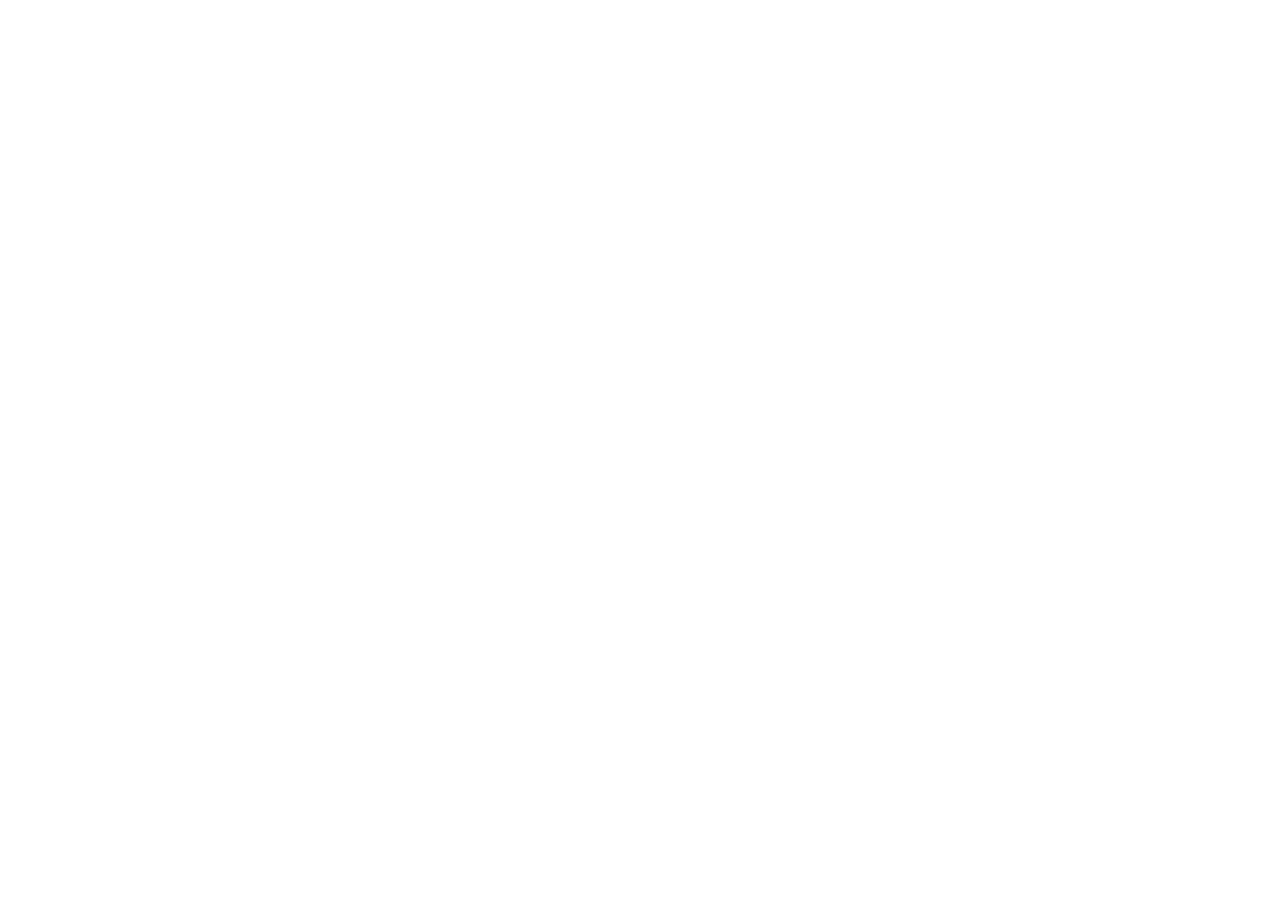
==== index.html @ 0f180032 "Add files via upload" ====
<!doctype html>
<html lang="ru"><head><meta charset="UTF-8"><meta name="viewport" content="width=device-width, initial-scale=1"><meta name="description" content="Свояк — авторские путешествия со своими"><title>Свояк — путешествия со своими</title><link rel="icon" href="./favicon.svg">  <script type="module" crossorigin src="./assets/main-NZ4Z2GuV.js"></script>
  <link rel="stylesheet" crossorigin href="./assets/main-COJX8bcY.css">
</head><body><div id="root"></div></body></html>
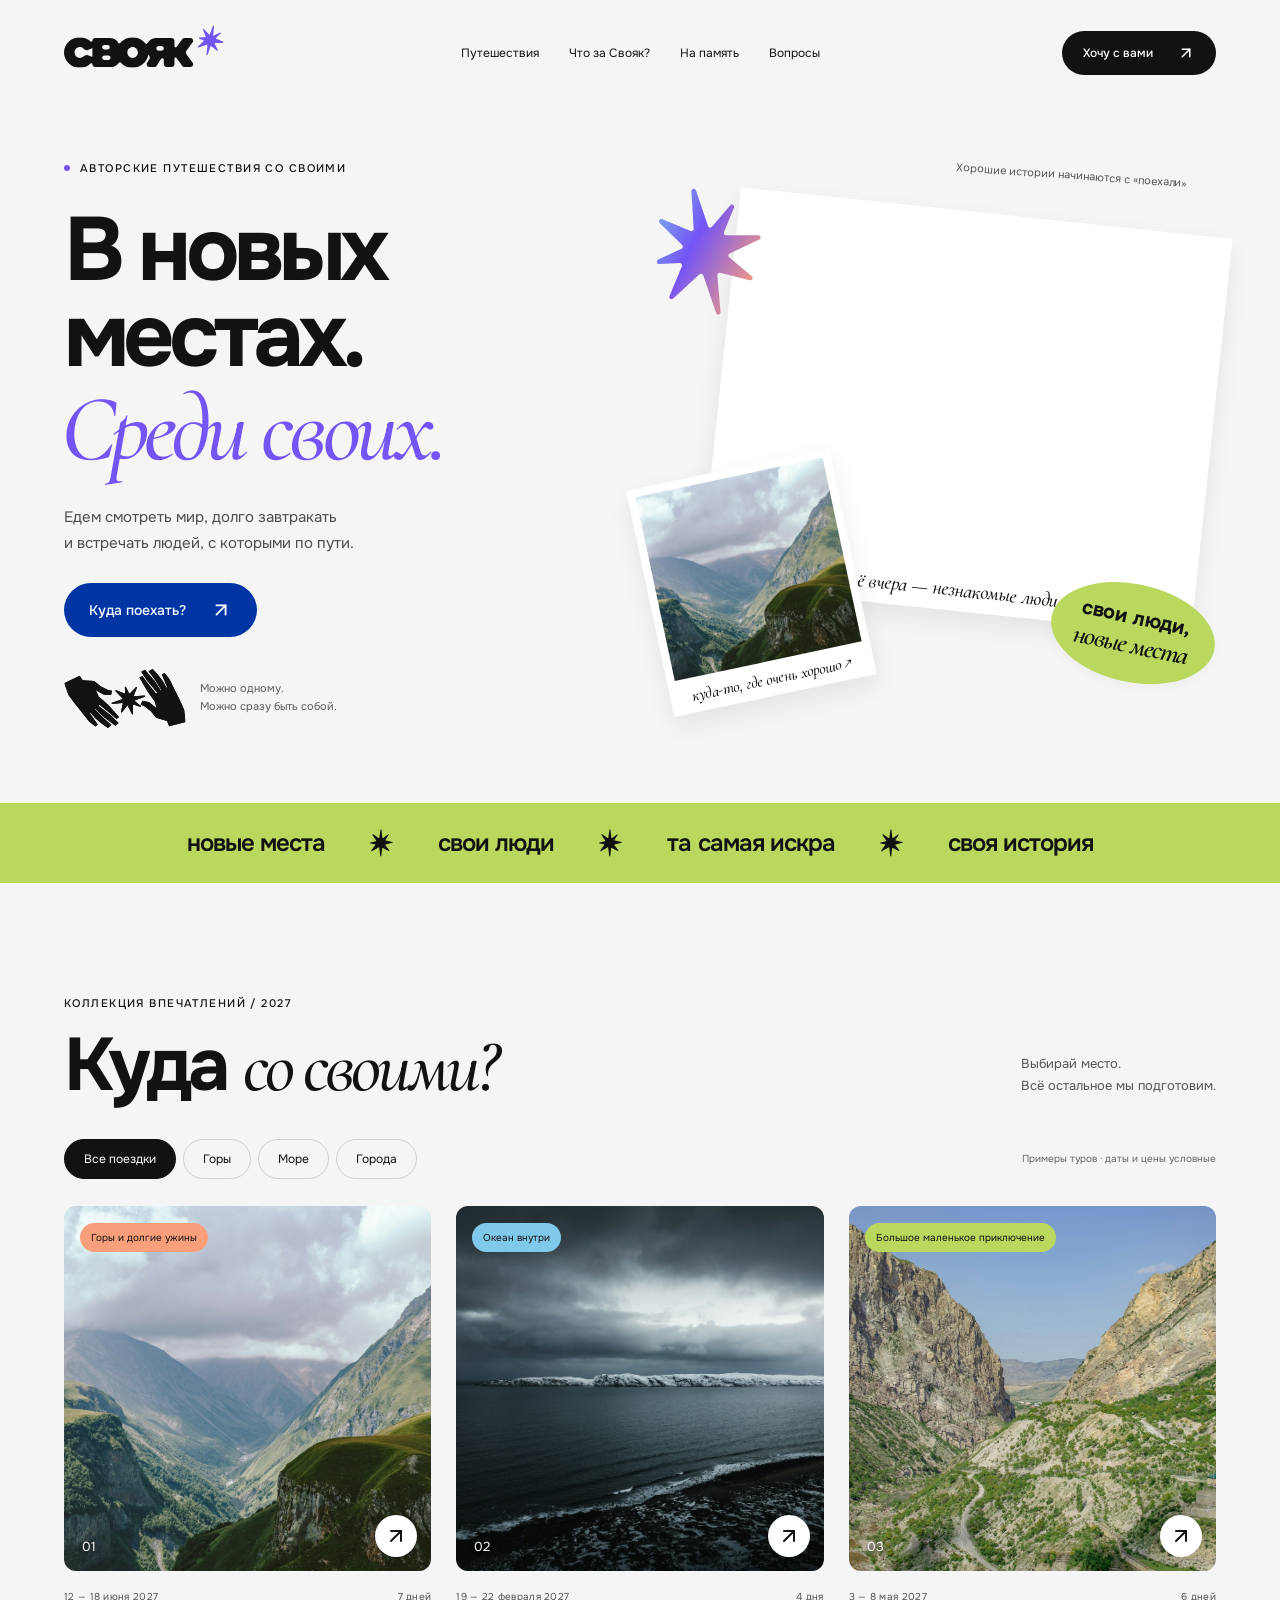
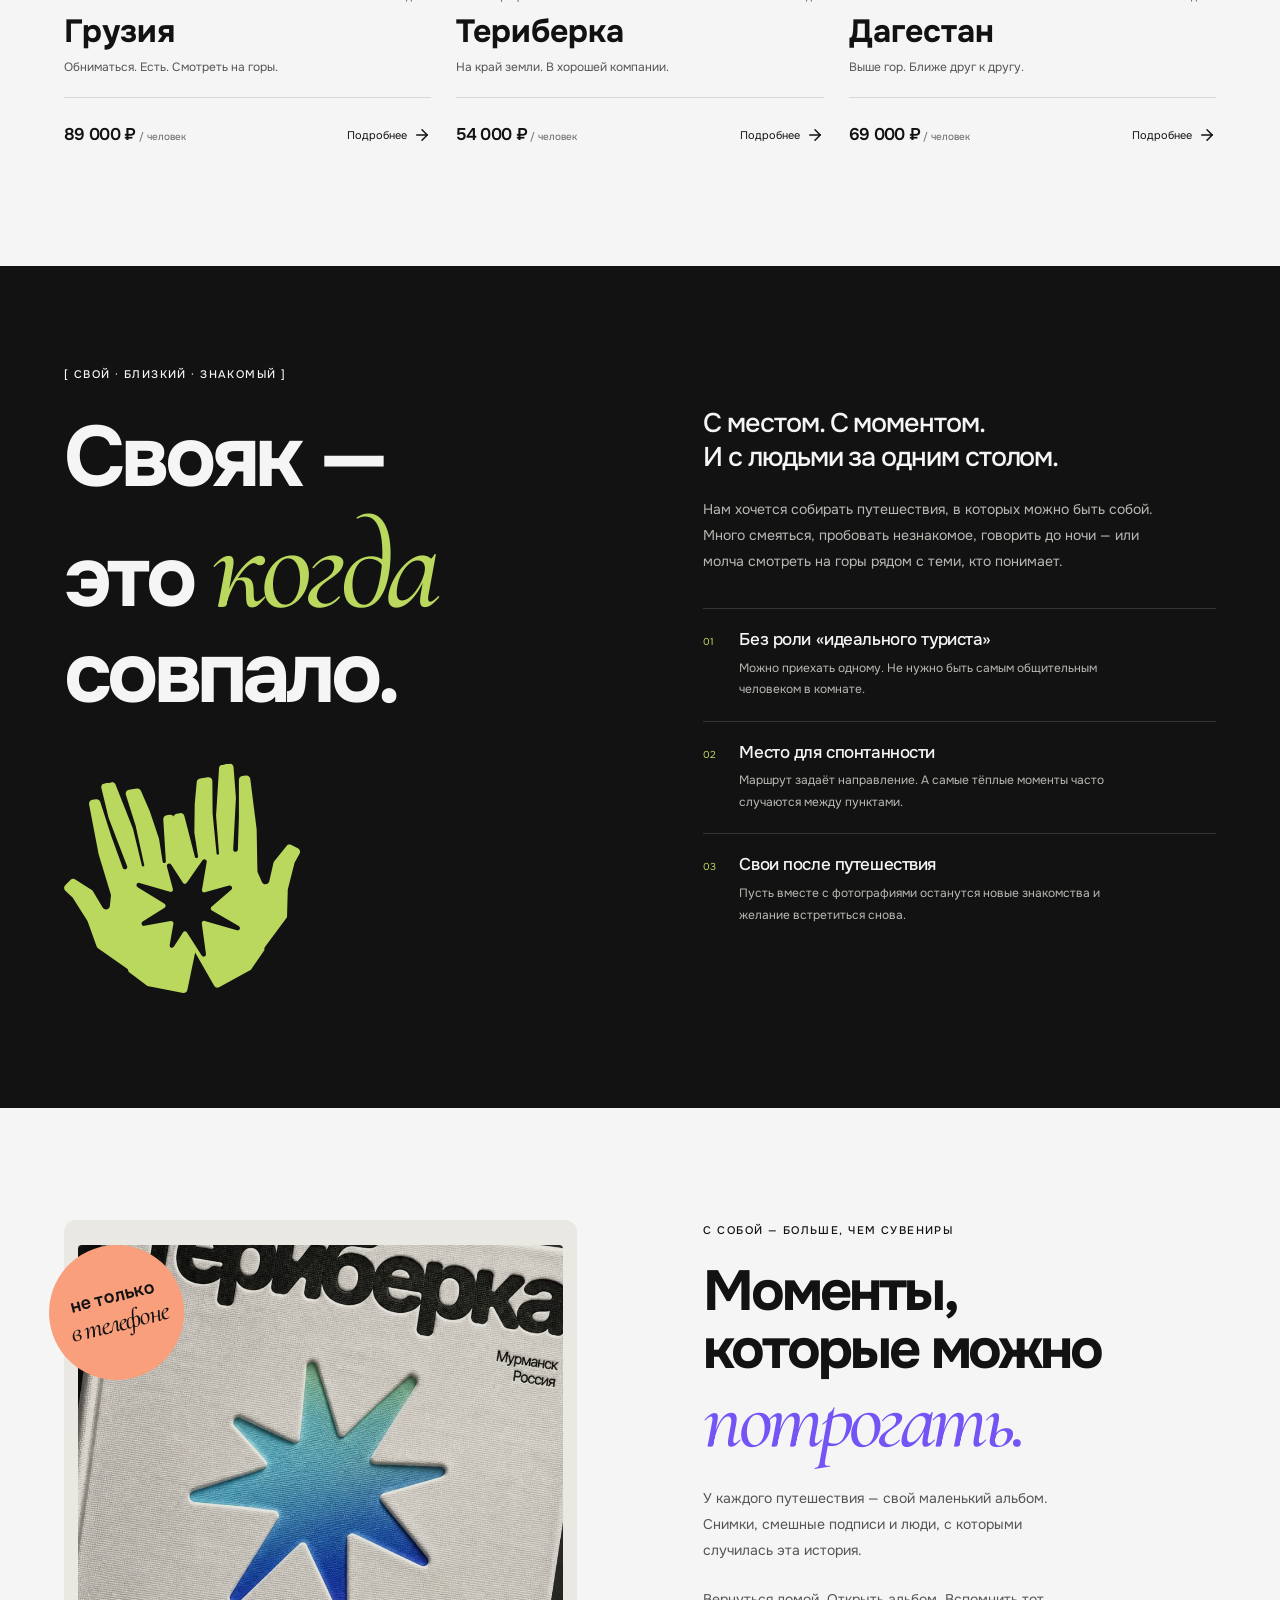
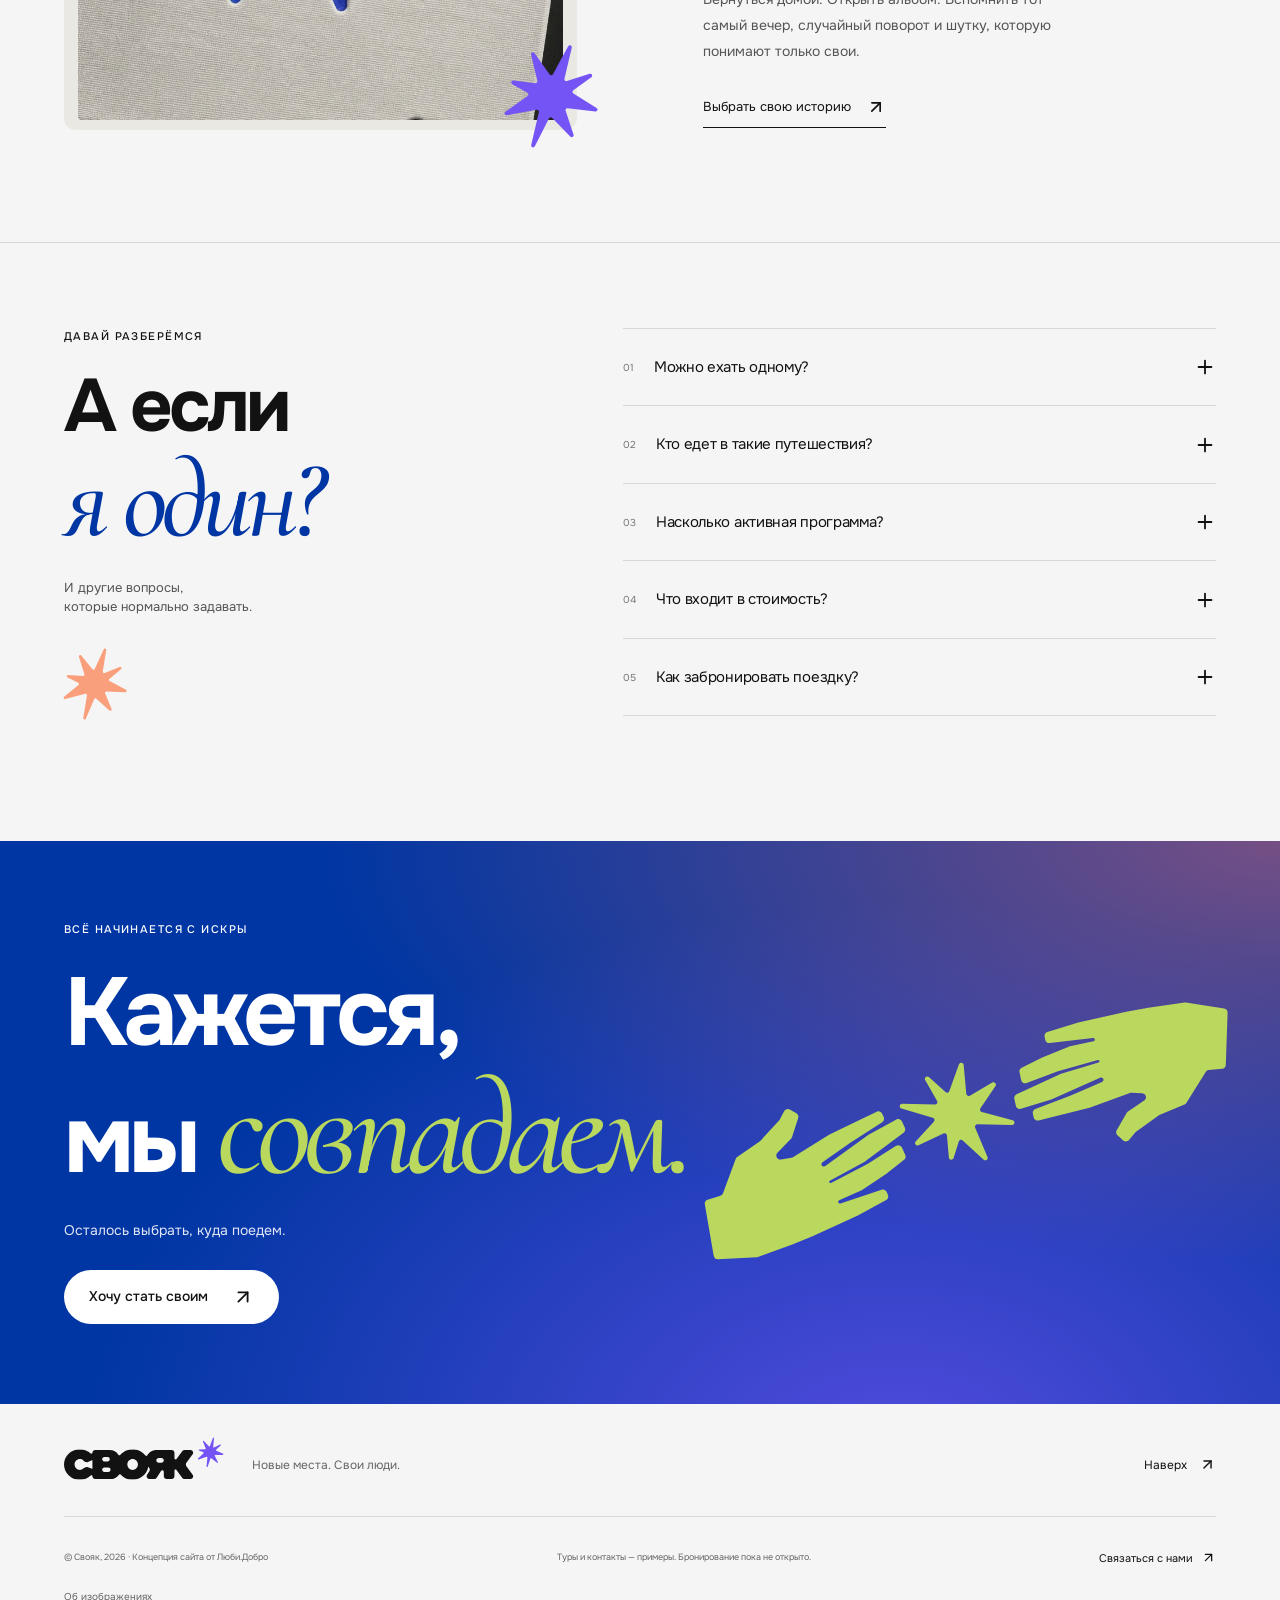
==== commit 3ee40904: "Исправить пути и обновить иконку сайта" ====
--- a/index.html
+++ b/index.html
@@ -1,4 +1,4 @@
 <!doctype html>
-<html lang="ru"><head><meta charset="UTF-8"><meta name="viewport" content="width=device-width, initial-scale=1"><meta name="description" content="Свояк — авторские путешествия со своими"><title>Свояк — путешествия со своими</title><link rel="icon" href="./favicon.svg">  <script type="module" crossorigin src="./assets/main-NZ4Z2GuV.js"></script>
-  <link rel="stylesheet" crossorigin href="./assets/main-COJX8bcY.css">
+<html lang="ru"><head><meta charset="UTF-8"><meta name="viewport" content="width=device-width, initial-scale=1"><meta name="description" content="Свояк — авторские путешествия со своими"><title>Свояк — путешествия со своими</title><link rel="icon" href="./favicon.svg?v=lime">  <script type="module" crossorigin src="./main-NZ4Z2GuV.js"></script>
+  <link rel="stylesheet" crossorigin href="./main-COJX8bcY.css">
 </head><body><div id="root"></div></body></html>
--- a/main-COJX8bcY.css
+++ b/main-COJX8bcY.css
@@ -0,0 +1 @@
+@font-face{font-family:Cormorant Garamond;font-style:italic;font-weight:500;font-display:swap;src:url(./type-0.woff2)format("woff2")}@font-face{font-family:Cormorant Garamond;font-style:italic;font-weight:600;font-display:swap;src:url(./type-1.woff2)format("woff2")}@font-face{font-family:Onest;font-style:normal;font-weight:400;font-display:swap;src:url(./type-2.woff2)format("woff2")}@font-face{font-family:Onest;font-style:normal;font-weight:500;font-display:swap;src:url(./type-3.woff2)format("woff2")}@font-face{font-family:Onest;font-style:normal;font-weight:600;font-display:swap;src:url(./type-4.woff2)format("woff2")}@font-face{font-family:Onest;font-style:normal;font-weight:700;font-display:swap;src:url(./type-5.woff2)format("woff2")}@font-face{font-family:Onest;font-style:normal;font-weight:800;font-display:swap;src:url(./type-6.woff2)format("woff2")}@font-face{font-family:Onest;font-style:normal;font-weight:900;font-display:swap;src:url(./type-7.woff2)format("woff2")}:root{--ink:#121212;--paper:#f5f5f5;--blue:#0036a3;--purple:#7454f5;--lime:#bad75e;--peach:#f99f7c;--coral:#e96866;--sky:#80c9ea;--line:#d9d9d4;--font-sans:"Onest",Arial,sans-serif}*{box-sizing:border-box}html{scroll-behavior:smooth;scroll-padding-top:35px}body{background:var(--paper);color:var(--ink);font-family:var(--font-sans);-webkit-font-smoothing:antialiased;margin:0;font-size:16px;line-height:1.5}body:has(dialog[open]){overflow:hidden}button,input,select{font:inherit}button,a{-webkit-tap-highlight-color:transparent}button{cursor:pointer;color:inherit;border:0}a{color:inherit;text-decoration:none}button:focus-visible,a:focus-visible,summary:focus-visible{outline:3px solid var(--purple);outline-offset:5px}img{object-fit:cover;max-width:100%;display:block}h1,h2,h3,p,figure{margin:0}h1,h2,h3{letter-spacing:-.055em;font-weight:700;line-height:1.03}em{letter-spacing:-.055em;font-family:Cormorant Garamond,Georgia,serif;font-weight:500}h2{font-size:clamp(42px,5.8vw,80px)}.shell{max-width:1440px;margin-inline:auto;padding-inline:64px}.section-space{padding-block:112px}.eyebrow{letter-spacing:.13em;text-transform:uppercase;font-size:11px;font-weight:500}.brand-mark{background:currentColor;flex-shrink:0;width:40px;height:44px;display:inline-block;-webkit-mask-position:50%;mask-position:50%;-webkit-mask-size:contain;mask-size:contain;-webkit-mask-repeat:no-repeat;mask-repeat:no-repeat}.logo{align-items:center;gap:4px;width:154px;display:flex}.logo>.brand-mark:first-child{width:130px;height:32px}.logo .logo-spark{color:var(--purple);width:26px;height:31px;transform:translateY(-12px)rotate(12deg)}.button{background:var(--ink);color:#fff;border-radius:50px;justify-content:center;align-items:center;gap:24px;min-height:54px;padding:14px 25px;font-size:14px;font-weight:500;transition:background .2s,transform .2s;display:inline-flex}.button:hover{background:#303030;transform:translateY(-2px)}.button-blue{background:var(--blue)}.button-blue:hover{background:#092a76}.button-light{color:var(--ink);background:#fff}.button-light:hover{background:var(--lime)}.icon-button{border:1px solid var(--line);background:0 0;border-radius:50%;flex-shrink:0;justify-content:center;align-items:center;width:46px;height:46px;display:inline-flex}.icon-button:hover{background:#e8e8e3}.site-header{justify-content:space-between;align-items:center;gap:24px;height:105px;display:flex}.desktop-nav{align-items:center;gap:30px;font-size:12px;display:flex}.desktop-nav a{padding:12px 0}.desktop-nav a:hover{color:var(--purple)}.header-cta{min-height:44px;padding:11px 21px;font-size:12px}.mobile-menu{display:none}.skip-link{z-index:99;background:#fff;padding:10px;position:fixed;top:-100px;left:15px}.skip-link:focus{top:10px}.hero{grid-template-columns:1fr 1.05fr;gap:30px;min-height:680px;padding-top:55px;padding-bottom:75px;display:grid;overflow:hidden}.hero-copy{z-index:1;position:relative}.hero .eyebrow{align-items:center;gap:10px;display:flex}.tiny-dot{background:var(--purple);border-radius:50%;width:6px;height:6px}h1{letter-spacing:-.065em;margin-top:30px;font-size:clamp(65px,7vw,100px);line-height:.97}h1 em{white-space:nowrap;color:var(--purple);margin-left:-3px;font-size:1.05em;line-height:1.06;display:inline-block}.hero-description{color:#4c4c4c;margin-top:25px;font-size:15px;line-height:1.7}.hero-copy>.button{margin-top:27px}.hero-footnote{color:#5a5a5a;align-items:center;gap:14px;margin-top:31px;font-size:11px;line-height:1.6;display:flex}.hero-footnote .brand-mark{width:61px;height:30px;color:var(--ink)}.hero-collage{isolation:isolate;height:550px;position:relative}.collage-caption{color:#555;font-size:11px;position:absolute;top:7px;right:29px;transform:rotate(4deg)}.photo-print{background:#fff;padding:11px 11px 0;box-shadow:0 10px 24px #12121212}.photo-print img{width:100%;height:100%}.photo-print figcaption{letter-spacing:-.02em;justify-content:center;align-items:center;height:42px;font-family:Cormorant Garamond,Georgia,serif;font-size:20px;font-style:italic;display:flex}.main-print{z-index:1;width:86%;position:absolute;top:52px;right:3px;transform:rotate(6deg)}.main-print picture{height:346px;display:block}.main-print img{object-position:45% 50%}.small-print{z-index:2;width:36%;padding:8px 8px 0;position:absolute;bottom:12px;left:7px;transform:rotate(-12deg)}.small-print img{object-position:60% 50%;height:188px}.small-print figcaption{height:35px;font-size:16px}.hero-spark{z-index:3;background:linear-gradient(130deg,var(--sky),var(--purple) 40%,var(--peach) 85%);width:112px;height:130px;position:absolute;top:26px;left:12px;transform:rotate(-12deg)}.club-sticker{z-index:3;background:var(--lime);text-align:center;border-radius:50%;padding:22px 25px;font-size:20px;font-weight:700;line-height:1.15;position:absolute;bottom:28px;right:0;transform:rotate(12deg);box-shadow:0 4px 12px #00000008}.club-sticker em{font-size:27px;font-weight:600}.image-label{color:#777;font-size:9px;position:absolute;bottom:-24px;right:12px}.manifesto-band{background:var(--lime);letter-spacing:-.04em;justify-content:center;align-items:center;gap:45px;min-height:80px;padding:15px 24px;font-size:24px;font-weight:600;display:flex;overflow:hidden}.manifesto-band .brand-mark{width:23px;height:30px}.section-top{justify-content:space-between;align-items:flex-end;gap:30px;display:flex}.section-top h2{margin-top:16px}.section-aside{color:#555;padding-bottom:7px;font-size:13px;line-height:1.7}.trip-toolbar{justify-content:space-between;align-items:center;gap:20px;margin-top:35px;margin-bottom:27px;display:flex}.filter-group{flex-wrap:wrap;gap:7px;display:flex}.filter{background:0 0;border:1px solid #d0d0cd;border-radius:40px;min-height:40px;padding:9px 19px;font-size:12px}.filter.active{background:var(--ink);color:#fff;border-color:var(--ink)}.filter:not(.active):hover{background:#e9e9e6}.demo-note{color:#666;font-size:10px}.trip-grid{grid-template-columns:repeat(3,minmax(0,1fr));align-items:start;gap:25px;min-height:520px;display:grid}.trip-card{min-width:0}.trip-image-button{text-align:left;background:#ddd;border-radius:12px;width:100%;height:365px;padding:0;display:block;position:relative;overflow:hidden}.trip-image-button>img{width:100%;height:100%;transition:transform .55s}.trip-image-button:hover>img{transform:scale(1.035)}.trip-tag{background:var(--peach);border-radius:30px;padding:7px 11px;font-size:10px;position:absolute;top:17px;left:16px}.sky .trip-tag{background:var(--sky)}.lime .trip-tag{background:var(--lime)}.trip-number{color:#fff;text-shadow:0 1px 5px #000;font-size:13px;position:absolute;bottom:14px;left:18px}.round-arrow{background:#fff;border-radius:50%;place-items:center;width:42px;height:42px;transition:background .2s;display:grid;position:absolute;bottom:14px;right:14px}.trip-image-button:hover .round-arrow{background:var(--lime)}.trip-meta{letter-spacing:.03em;color:#555;justify-content:space-between;gap:10px;margin-top:18px;font-size:10px;display:flex}.trip-card h3{letter-spacing:-.05em;margin-top:12px;font-size:32px}.trip-card h3 button{font:inherit;background:0 0;padding:0}.trip-card>p{color:#555;margin-top:9px;font-size:12px}.trip-bottom{border-top:1px solid var(--line);justify-content:space-between;align-items:center;gap:10px;margin-top:21px;padding-top:18px;display:flex}.trip-bottom>span{letter-spacing:-.04em;font-size:17px;font-weight:600}.trip-bottom small{letter-spacing:0;color:#666;font-size:10px;font-weight:400}.trip-bottom button{background:0 0;align-items:center;gap:6px;padding:10px 0;font-size:11px;display:flex}.about-section{background:var(--ink);color:var(--paper);padding-block:100px}.about-grid{grid-template-columns:1fr 1fr;gap:11%;display:grid}.about-title{position:relative}.about-title h2{margin-top:32px;font-size:clamp(58px,6.7vw,95px)}.about-title em{color:var(--lime)}.about-hands{color:var(--lime);width:151px;height:150px;margin-top:45px;transform:rotate(-9deg)}.about-lead{letter-spacing:-.04em;padding-top:41px;font-size:27px;font-weight:500;line-height:1.25}.about-content>p:nth-child(2){color:#b9b9b4;max-width:450px;margin-top:23px;font-size:14px;line-height:1.85}.about-principles{margin-top:33px}.about-principles>div{border-top:1px solid #ffffff25;padding:22px 0 20px 36px;position:relative}.about-principles span{color:var(--lime);font-size:10px;position:absolute;top:25px;left:0}.about-principles h3{letter-spacing:-.025em;font-size:17px;font-weight:500}.about-principles p{color:#b9b9b4;max-width:370px;margin-top:9px;font-size:12px;line-height:1.8}.album-section{grid-template-columns:1fr 1fr;align-items:center;gap:11%;display:grid}.album-art{background:#e9e8e2;border-radius:12px;min-width:0;padding:25px 14px 10px;position:relative}.album-art>img{object-fit:cover;mix-blend-mode:multiply;border-radius:4px;width:100%;height:475px}.album-sticker{background:var(--peach);border-radius:50%;flex-direction:column;justify-content:center;align-items:center;width:135px;height:135px;font-size:18px;font-weight:600;line-height:1.2;display:flex;position:absolute;top:25px;left:-15px;transform:rotate(-14deg)}.album-sticker em{font-size:27px}.album-spark{color:var(--purple);width:95px;height:110px;position:absolute;bottom:-22px;right:-24px;transform:rotate(20deg)}.album-copy h2{margin-top:24px;font-size:clamp(42px,4.4vw,63px)}.album-copy h2 em{color:var(--purple)}.album-copy>p:not(.eyebrow){color:#555;max-width:360px;margin-top:24px;font-size:14px;line-height:1.85}.text-link{border-bottom:1px solid var(--ink);align-items:center;gap:15px;margin-top:22px;padding-block:10px;font-size:13px;display:inline-flex}.faq-section{border-top:1px solid var(--line);grid-template-columns:1fr 1.3fr;gap:9%;padding-top:85px;display:grid}.faq-section h2{margin-top:25px}.faq-section h2 em{color:var(--blue)}.faq-section>div>p:not(.eyebrow){color:#555;margin-top:22px;font-size:13px}.faq-spark{width:65px;height:75px;color:var(--peach);margin-top:30px;transform:rotate(16deg)}.faq-list details{border-bottom:1px solid var(--line)}.faq-list details:first-child{border-top:1px solid var(--line)}summary{cursor:pointer;list-style:none}summary::-webkit-details-marker{display:none}.faq-list summary{letter-spacing:-.02em;align-items:center;gap:20px;padding:27px 0;font-size:15px;display:flex}.faq-number{color:#777;font-size:10px}.faq-list summary>span:nth-child(2){flex:1}.faq-list summary svg{flex-shrink:0;transition:transform .2s}details[open]>summary svg{transform:rotate(45deg)}.faq-list details>p{color:#555;padding:0 30px 26px 33px;font-size:13px;line-height:1.9}.closing-section{background:var(--blue);color:#fff;position:relative;overflow:hidden}.closing-section:before{content:"";pointer-events:none;background:radial-gradient(at 100% 0,#e9686680,#0000 53%),radial-gradient(at 70% 110%,#7454f5b3,#0000 64%);position:absolute;inset:0}.closing-inner{padding-top:80px;padding-bottom:80px;position:relative}.closing-inner h2{margin-top:27px;font-size:clamp(65px,7.5vw,108px)}.closing-inner h2 em{color:var(--lime)}.closing-inner>p:not(.eyebrow){color:#e2e6f6;margin-top:22px;font-size:14px}.closing-inner .button{margin-top:29px}.closing-hands{width:360px;height:150px;color:var(--lime);position:absolute;top:185px;right:80px;transform:rotate(-24deg)}.site-footer{padding-top:45px;padding-bottom:24px}.footer-top{align-items:center;gap:34px;padding-bottom:35px;display:flex}.footer-top>p{color:#666;font-size:12px}.back-top{align-items:center;gap:12px;margin-left:auto;font-size:12px;display:flex}.footer-bottom{border-top:1px solid var(--line);color:#666;justify-content:space-between;align-items:center;gap:20px;padding-top:25px;font-size:9px;display:flex}.footer-bottom button{color:var(--ink);background:0 0;align-items:center;gap:8px;padding:8px 0;font-size:11px;display:flex}.credits{color:#666;margin-top:15px;font-size:10px}.credits p{max-width:800px;margin-top:10px;line-height:1.8}.credits a{text-decoration:underline}.mobile-bottom{display:none}dialog{color:var(--ink);background:var(--paper);border:0;border-radius:20px;max-width:calc(100% - 32px);max-height:90dvh;margin:auto;padding:0;box-shadow:0 30px 100px #0004}dialog::backdrop{-webkit-backdrop-filter:blur(5px);backdrop-filter:blur(5px);background:#121212a6}.dialog-top{justify-content:space-between;align-items:center;gap:20px;padding:18px 26px;display:flex}.dialog-top .brand-mark{color:var(--purple);width:35px;height:40px}.trip-dialog{width:880px}.trip-dialog .dialog-top{background:var(--paper);z-index:2;position:sticky;top:0}.dialog-photo{width:100%;height:280px}.trip-dialog-copy{padding:32px 38px}.trip-dialog h2{margin-top:13px;font-size:64px}.detail-facts{flex-wrap:wrap;gap:20px;margin-top:23px;font-size:12px;display:flex}.detail-facts>span{align-items:center;gap:7px;display:flex}.trip-intro{color:#555;margin-top:26px;font-size:16px;line-height:1.8}.trip-dialog-copy>h3{letter-spacing:-.035em;margin-top:36px;font-size:25px}.route-list{margin-top:20px}.route-list details{border-bottom:1px solid var(--line)}.route-list summary{align-items:center;gap:18px;padding:20px 0;font-size:14px;display:flex}.route-list summary>span{color:#666;min-width:62px;font-size:10px}.route-list summary svg{flex-shrink:0;margin-left:auto}.route-list details>p{color:#555;margin:0 20px 20px 80px;font-size:13px;line-height:1.85}.included-grid{grid-template-columns:1fr 1fr;gap:30px;margin-top:35px;display:grid}.included-grid h3{letter-spacing:-.025em;font-size:18px}.included-grid ul{margin:17px 0 0;padding:0;list-style:none}.included-grid li{color:#555;margin-top:6px;padding-left:17px;font-size:12px;line-height:1.8;position:relative}.included-grid li:before{content:"+";color:var(--blue);position:absolute;left:0}.demo-disclaimer{color:#666;margin-top:28px;font-size:11px;line-height:1.8}.dialog-booking{background:var(--paper);border-top:1px solid var(--line);z-index:2;justify-content:space-between;align-items:center;gap:16px;padding:19px 38px;display:flex;position:sticky;bottom:0}.dialog-booking strong{letter-spacing:-.05em;font-size:25px;display:block}.dialog-booking span{color:#666;font-size:10px}.form-dialog{width:510px}.form-inner{padding:10px 34px 36px}.form-inner .dialog-top{padding:7px 0 20px}.form-inner h2{margin-top:20px;font-size:49px}.form-inner h2 em{color:var(--purple)}.form-explanation{color:#666;margin-top:20px;font-size:12px;line-height:1.8}.form-inner form{gap:18px;margin-top:25px;display:grid}.form-inner label{gap:8px;font-size:12px;display:grid}.form-inner input,.form-inner select{width:100%;min-height:49px;color:var(--ink);background:0 0;border:1px solid #ccc;border-radius:7px;padding:10px 14px;font-size:16px}.form-inner input:focus,.form-inner select:focus{outline:2px solid var(--purple);outline-offset:2px}.form-inner form .button{width:100%;margin-top:7px}.form-success{padding-bottom:10px}.form-success>p{color:#555;margin-top:22px;font-size:14px;line-height:1.8}.form-success .button{gap:10px;width:100%;margin-top:27px}.success-icon{background:var(--lime);border-radius:50%;place-items:center;width:55px;height:55px;margin-bottom:25px;display:grid}.menu-dialog{width:480px}.menu-inner{padding:18px 24px 30px}.menu-inner .dialog-top{padding:0}.menu-inner nav{margin-top:35px;display:grid}.menu-inner nav a{letter-spacing:-.04em;border-bottom:1px solid var(--line);justify-content:space-between;align-items:center;padding:20px 0;font-size:25px;display:flex}.menu-inner>.brand-mark{width:160px;height:70px;color:var(--purple);margin-block:35px}.menu-inner>.button{width:100%}@media (width>=1600px){.hero{min-height:740px}.hero-collage{height:600px}.main-print picture{height:390px}.small-print img{height:210px}}@media (width<=1100px){.shell{padding-inline:38px}.desktop-nav{gap:17px}.hero{gap:10px;min-height:630px;padding-top:40px}h1{font-size:77px}.hero-collage{height:495px}.main-print{top:70px}.main-print picture{height:300px}.small-print img{height:160px}.small-print{width:39%;bottom:15px;left:0}.club-sticker{padding:18px;font-size:17px;bottom:30px;right:-2px}.club-sticker em{font-size:23px}.hero-spark{width:90px;height:100px;top:35px}.collage-caption{font-size:9px;top:38px}.manifesto-band{gap:30px;font-size:21px}.trip-image-button{height:310px}.trip-grid{gap:20px}.trip-bottom{flex-wrap:wrap}.closing-hands{width:290px;right:30px}.album-art>img{height:420px}}@media (width<=800px){.shell{padding-inline:24px}.site-header{height:85px}.desktop-nav{display:none}.header-cta{margin-left:auto}.mobile-menu{display:flex}.hero{grid-template-columns:1fr 1fr;min-height:560px;padding-top:35px;padding-bottom:65px}h1{font-size:63px}.hero .eyebrow{letter-spacing:.08em;font-size:9px}.hero-description{font-size:12px}.hero-copy>.button{gap:15px;padding-inline:17px;font-size:12px}.hero-footnote{margin-top:24px;font-size:10px}.hero-collage{height:430px}.main-print{width:90%;padding:7px 7px 0;top:63px;right:-3px}.main-print picture{height:265px}.main-print figcaption{height:35px;font-size:16px}.small-print{width:43%;bottom:-2px;left:0}.small-print img{height:125px}.small-print figcaption{height:27px;font-size:12px}.club-sticker{padding:17px;font-size:13px;bottom:6px;right:-8px}.club-sticker em{font-size:18px}.hero-spark{width:70px;height:80px;top:27px;left:0}.collage-caption{display:none}.image-label{font-size:8px;bottom:-28px}.manifesto-band{gap:25px;min-height:68px;font-size:18px}.band-last,.manifesto-band>.brand-mark:last-of-type{display:none}.section-space{padding-block:75px}.section-aside{font-size:11px}.trip-toolbar{flex-direction:column;align-items:flex-start;gap:13px}.trip-grid{gap:16px;min-height:0}.trip-image-button{height:245px}.trip-tag{padding:5px 8px;font-size:8px;top:11px;left:9px}.trip-card h3{font-size:28px}.trip-meta{font-size:8px}.trip-card>p{min-height:34px;font-size:11px}.trip-bottom{gap:6px;margin-top:12px;padding-top:12px}.trip-bottom>span{font-size:16px}.trip-bottom button{font-size:10px}.trip-bottom small{font-size:8px}.about-section{padding-block:70px}.about-grid{gap:7%}.about-title h2{font-size:65px}.about-lead{font-size:23px}.about-content>p:nth-child(2){font-size:12px}.about-principles h3{font-size:15px;line-height:1.2}.about-principles p{font-size:11px}.album-section{gap:7%}.album-art{padding:10px}.album-art>img{height:360px}.album-sticker{width:110px;height:110px;font-size:16px;left:-8px}.album-sticker em{font-size:23px}.album-spark{width:65px;height:75px;right:-18px}.album-copy h2{font-size:43px}.album-copy>p:not(.eyebrow){font-size:12px}.faq-section{gap:6%}.faq-list summary{gap:12px;font-size:13px}.closing-inner{padding-block:65px}.closing-inner h2{font-size:80px}.closing-hands{width:220px;top:210px;right:20px}.footer-bottom{flex-wrap:wrap;justify-content:flex-start;gap:6px 24px}.footer-bottom>span:nth-child(2){order:3;width:100%}}@media (width<=600px){html{scroll-padding-top:18px}.shell{padding-inline:21px}.site-header{gap:15px;height:78px}.logo{width:130px}.logo>.brand-mark:first-child{width:109px;height:28px}.logo .logo-spark{width:22px;height:27px;transform:translateY(-10px)rotate(12deg)}.header-cta{gap:8px;min-height:37px;padding:9px 14px;font-size:10px}.header-cta svg{width:15px;height:15px}.mobile-menu{border:0;width:38px;height:38px}.mobile-menu svg{width:23px}.hero{flex-direction:column;gap:0;min-height:0;padding-top:27px;padding-bottom:41px;display:flex}.hero .eyebrow{letter-spacing:.1em;font-size:9px}h1{letter-spacing:-.065em;margin-top:24px;font-size:clamp(62px,17.2vw,95px);line-height:.95}h1 em{margin-top:3px;font-size:1.02em}.hero-description{max-width:315px;margin-top:21px;font-size:13px;line-height:1.7}.hero-copy>.button{gap:20px;min-height:50px;margin-top:23px;padding-inline:24px;font-size:12px}.hero-footnote{gap:6px;max-width:115px;margin:0;font-size:8px;display:block;position:absolute;bottom:2px;right:0}.hero-footnote .brand-mark{width:45px;height:17px;margin-bottom:3px}.hero-collage{width:100%;height:400px;margin-top:30px}.main-print{width:84%;padding:9px 9px 0;top:33px;right:9px;transform:rotate(5deg)}.main-print picture{height:257px}.main-print figcaption{height:36px;font-size:17px}.small-print{width:36%;padding:6px 6px 0;bottom:7px;left:8px;transform:rotate(-11deg)}.small-print img{height:137px}.small-print figcaption{height:27px;font-size:13px}.hero-spark{width:73px;height:87px;top:0;left:0}.club-sticker{padding:19px 20px;font-size:16px;bottom:22px;right:0;transform:rotate(10deg)}.club-sticker em{font-size:22px}.image-label{font-size:8px;bottom:-13px;right:4px}.manifesto-band{letter-spacing:-.035em;justify-content:space-between;gap:13px;min-height:64px;padding-inline:20px;font-size:15px}.manifesto-band .brand-mark{width:16px;height:20px}.section-space{padding-top:64px;padding-bottom:64px}.section-top{display:block}.section-top h2{max-width:340px;margin-top:18px;font-size:47px}.section-top h2 em{font-size:1.12em;display:block}.eyebrow{letter-spacing:.12em;font-size:9px}.section-aside{margin-top:18px;font-size:12px;line-height:1.6}.section-aside br{display:none}.trip-toolbar{gap:17px;margin-top:23px;margin-bottom:23px}.filter-group{flex-wrap:nowrap;gap:6px;width:100%}.filter{min-height:42px;padding:9px 14px;font-size:11px}.demo-note{font-size:9px}.trip-grid{grid-template-columns:1fr;gap:42px}.trip-image-button{border-radius:10px;height:370px}.trip-tag{padding:7px 12px;font-size:10px;top:15px;left:14px}.round-arrow{width:45px;height:45px}.trip-number{font-size:12px;bottom:18px;left:17px}.trip-meta{margin-top:17px;font-size:10px}.trip-card h3{margin-top:11px;font-size:36px}.trip-card>p{min-height:0;margin-top:8px;font-size:12px}.trip-bottom{flex-wrap:nowrap;margin-top:19px;padding-top:15px}.trip-bottom>span{font-size:21px}.trip-bottom small{font-size:10px}.trip-bottom button{gap:8px;font-size:12px}.about-section{padding-top:61px;padding-bottom:50px}.about-grid{display:block}.about-title h2{margin-top:23px;font-size:68px}.about-hands{width:103px;height:108px;margin-top:0;position:absolute;bottom:3px;right:7px;transform:rotate(9deg)}.about-lead{padding-top:38px;font-size:25px}.about-content>p:nth-child(2){margin-top:20px;font-size:13px;line-height:1.85}.about-principles{margin-top:28px}.about-principles>div{padding:22px 0 22px 30px}.about-principles h3{font-size:17px}.about-principles p{margin-top:10px;font-size:12px}.album-section{flex-direction:column-reverse;gap:37px;display:flex;overflow:hidden}.album-copy{width:100%}.album-copy h2{margin-top:21px;font-size:52px}.album-copy>p:not(.eyebrow){max-width:100%;margin-top:20px;font-size:13px}.text-link{margin-top:16px;font-size:12px}.album-art{align-self:center;width:92%;padding:15px}.album-art>img{object-position:50% 56%;height:350px}.album-sticker{width:117px;height:117px;font-size:16px;top:20px;left:-16px}.album-sticker em{font-size:24px}.album-spark{width:75px;height:88px;bottom:-17px;right:-22px}.faq-section{padding-top:58px;display:block}.faq-section>div:first-child{position:relative}.faq-section h2{margin-top:20px;font-size:60px}.faq-section>div>p:not(.eyebrow){margin-top:18px;font-size:12px}.faq-spark{width:80px;height:93px;position:absolute;top:37px;right:18px}.faq-list{margin-top:30px}.faq-list summary{gap:13px;padding:23px 0;font-size:14px}.faq-list details>p{padding:0 8px 22px 25px;font-size:12px}.closing-inner{padding-top:53px;padding-bottom:57px}.closing-inner h2{margin-top:24px;font-size:65px}.closing-inner>p:not(.eyebrow){margin-top:19px;font-size:12px}.closing-inner .button{gap:20px;min-height:50px;margin-top:27px;padding:13px 22px;font-size:12px}.closing-hands{width:120px;height:65px;top:auto;bottom:51px;right:16px;transform:rotate(-34deg)}.site-footer{padding-top:35px;padding-bottom:100px}.footer-top{flex-wrap:wrap;gap:16px;padding-bottom:26px}.footer-top>p{order:3;width:100%;font-size:11px}.back-top{font-size:11px}.footer-bottom{flex-direction:column;align-items:flex-start;gap:7px;padding-top:19px;font-size:9px;display:flex}.footer-bottom>span:nth-child(2){order:0;max-width:260px;line-height:1.8}.credits{margin-top:17px;font-size:9px}.mobile-bottom{padding:9px 16px calc(9px + env(safe-area-inset-bottom));-webkit-backdrop-filter:blur(12px);backdrop-filter:blur(12px);border-top:1px solid var(--line);z-index:10;background:#f5f5f5f2;gap:9px;display:flex;position:fixed;bottom:0;left:0;right:0}.mobile-bottom a,.mobile-bottom button{border-radius:30px;flex:1;justify-content:center;align-items:center;gap:10px;min-height:43px;font-size:11px;font-weight:500;display:flex}.mobile-bottom a{border:1px solid #c7c7c3}.mobile-bottom button{background:var(--blue);color:#fff}.mobile-bottom svg{width:16px}body:has(dialog[open]) .mobile-bottom{display:none}dialog{border-radius:18px 18px 0 0;width:100%;max-width:100%;max-height:100dvh;margin:auto 0 0}.trip-dialog{max-height:96dvh}.dialog-top{padding:14px 20px}.dialog-photo{height:210px}.trip-dialog-copy{padding:26px 21px}.trip-dialog h2{margin-top:12px;font-size:52px}.detail-facts{gap:13px;margin-top:19px;font-size:10px}.trip-intro{margin-top:23px;font-size:13px;line-height:1.85}.trip-dialog-copy>h3{margin-top:28px;font-size:23px}.route-list summary{gap:12px;font-size:12px;line-height:1.5}.route-list summary>span{min-width:51px;font-size:9px}.route-list details>p{margin-left:0;font-size:12px}.included-grid{grid-template-columns:1fr;gap:24px}.included-grid h3{font-size:17px}.included-grid ul{margin-top:12px}.demo-disclaimer{font-size:10px}.dialog-booking{padding:15px 20px calc(15px + env(safe-area-inset-bottom));gap:10px}.dialog-booking strong{font-size:22px}.dialog-booking span{font-size:8px}.dialog-booking .button{gap:13px;min-height:47px;padding:12px 17px;font-size:11px}.form-inner{padding:8px 24px 30px}.form-inner h2{margin-top:15px;font-size:47px}.form-inner .dialog-top{padding-bottom:12px}.form-inner form{gap:15px;margin-top:21px}.form-explanation{font-size:11px}.form-dialog{max-height:96dvh}.menu-dialog{min-height:75dvh}.menu-inner{padding:20px 24px 30px}.menu-inner nav{margin-top:24px}.menu-inner nav a{font-size:26px}.menu-inner>.brand-mark{margin-block:25px}.form-success>p{font-size:13px}}@media (width<=360px){.shell{padding-inline:17px}.site-header{gap:8px}.header-cta{padding-inline:10px}h1{font-size:59px}.hero-footnote{max-width:91px;font-size:7px}.hero-copy>.button{gap:12px;padding-inline:17px}.hero-collage{height:355px}.main-print picture{height:225px}.small-print img{height:112px}.club-sticker{padding:17px;font-size:14px}.club-sticker em{font-size:19px}.manifesto-band{gap:9px;padding-inline:16px;font-size:13px}.filter{padding-inline:11px;font-size:10px}.trip-image-button{height:320px}.section-top h2{font-size:43px}.about-title h2{font-size:60px}.about-hands{width:85px}.closing-inner h2{font-size:57px}.closing-hands{width:87px;right:12px}.form-inner h2{font-size:41px}}@media (prefers-reduced-motion:reduce){html{scroll-behavior:auto}*,:before,:after{transition:none!important;animation:none!important}}.variant-spark{background:#fff}.variant-spark .logo{color:var(--blue)}.variant-spark .logo .logo-spark{color:var(--coral)}.variant-spark h1 em{color:var(--blue)}.variant-spark .tiny-dot{background:var(--coral)}.variant-spark .header-cta{background:var(--blue)}.variant-spark .hero-collage:before{content:"";background:var(--sky) url(./gradient-mix.webp) center/cover;z-index:0;border-radius:24px;position:absolute;inset:0 8px 20px 10px;transform:rotate(-4deg)}.variant-spark .main-print{width:80%;top:80px;right:0;transform:rotate(7deg)}.variant-spark .main-print picture{height:326px}.variant-spark .small-print{width:34%;bottom:3px;left:-6px;transform:rotate(-10deg)}.variant-spark .hero-spark{background:var(--lime);width:111px;height:126px;top:18px;left:2px;transform:rotate(-5deg)}.variant-spark .collage-caption{color:var(--ink);z-index:1;font-size:10px;font-weight:500;top:30px;right:35px}.variant-spark .club-sticker{background:var(--peach);bottom:23px;right:-3px}.variant-spark .hero-footnote .brand-mark{color:var(--blue)}.variant-spark .manifesto-band{background:var(--peach);color:var(--blue)}.variant-spark .section-top h2 em{color:var(--blue)}.variant-spark .filter.active{background:var(--blue);border-color:var(--blue)}.variant-spark .trip-image-button:hover .round-arrow{background:var(--peach)}.variant-spark .about-section{background:var(--blue)}.variant-spark .about-content>p:nth-child(2),.variant-spark .about-principles p{color:#e1e8f6}.variant-spark .about-principles>div{border-color:#ffffff40}.variant-spark .album-copy h2 em{color:var(--blue)}.variant-spark .album-spark{color:var(--coral)}.variant-spark .album-sticker{background:var(--lime)}.variant-spark .faq-spark{color:var(--coral)}.variant-spark .closing-section{background:var(--blue) url(./gradient-mix.webp) center/cover}.variant-spark .closing-inner h2 em{color:var(--peach)}.variant-spark .mobile-bottom{background:#fffffff2}.variant-spark dialog,.variant-spark .trip-dialog .dialog-top,.variant-spark .dialog-booking{background:#fff}@media (width<=1100px){.variant-spark .main-print{top:84px}.variant-spark .main-print picture{height:295px}.variant-spark .hero-spark{width:90px;height:106px;top:18px}.variant-spark .collage-caption{text-align:right;max-width:200px;font-size:9px;right:25px}}@media (width<=800px){.variant-spark .hero-collage:before{inset:10px 3px 5px 6px}.variant-spark .main-print{width:86%;top:80px}.variant-spark .main-print picture{height:245px}.variant-spark .hero-spark{width:75px;height:86px;top:15px}.variant-spark .small-print{width:39%;bottom:-10px}.variant-spark .club-sticker{bottom:1px;right:-8px}}@media (width<=600px){.variant-spark .hero-collage{height:410px;margin-top:35px}.variant-spark .hero-collage:before{border-radius:17px;inset:6px 5px 21px;transform:rotate(-3deg)}.variant-spark .main-print{width:82%;top:55px;right:2px;transform:rotate(6deg)}.variant-spark .main-print picture{height:246px}.variant-spark .hero-spark{width:75px;height:90px;top:3px;left:-4px}.variant-spark .small-print{width:35%;bottom:11px;left:4px}.variant-spark .club-sticker{bottom:23px;right:-2px}.variant-spark .image-label{bottom:-11px}.variant-spark .closing-section:before{background:linear-gradient(90deg,var(--blue) 0%,#0036a3f0 40%,#0036a399 80%,#0036a344)}.variant-spark .closing-inner h2 em{color:var(--peach)}}@media (width<=360px){.variant-spark .hero-collage{height:365px}.variant-spark .main-print picture{height:210px}.variant-spark .hero-spark{width:66px;height:78px}.variant-spark .small-print{bottom:12px}.variant-spark .club-sticker{bottom:22px}}.variant-spark .about-title h2 em,.variant-spark .album-copy h2 em,.variant-spark .faq-section h2 em{font-size:1.3em;line-height:.95}.variant-spark .closing-inner h2 em{color:#003070;font-size:1.22em;line-height:1;display:inline-block}.variant-spark .closing-section{color:#121212;background:#80c9ea url(./gradient-mix.webp) 50%/cover}.variant-spark .closing-section:before{background:0 0}.variant-spark .closing-inner>p:not(.eyebrow){color:#121212}.variant-spark .closing-hands{color:#003070}@media (width<=600px){.variant-spark .closing-section:before{background:0 0}.variant-spark .closing-inner h2 em{color:#003070;font-size:clamp(54px,15vw,76px)}.variant-spark .album-copy h2 em{font-size:1.22em}.variant-spark .faq-section h2 em{font-size:1.3em}.variant-spark .about-title h2 em{font-size:1.2em}}.dialog-top .logo .brand-mark:first-child{color:var(--ink)}@media (width<=800px){.manifesto-band>.brand-mark:nth-last-child(2){display:none}}@media (width<=600px){.hero-footnote span:not(.brand-mark){display:none}.hero-footnote{bottom:6px;right:22px}.hero-footnote .brand-mark{width:71px;height:30px;margin:0}.manifesto-band{gap:10px;font-size:13px}.manifesto-band>span:not(.brand-mark){white-space:nowrap}.manifesto-band .brand-mark{width:12px;height:17px}.filter,.header-cta{min-height:44px}.mobile-menu{min-width:44px;min-height:44px}.trip-bottom button{min-height:44px}}@media (width<=360px){.hero-footnote{right:10px}.hero-footnote .brand-mark{width:58px}.manifesto-band{gap:8px;font-size:12px}}.about-title h2 em,.variant-spark .about-title h2 em,.album-copy h2 em,.variant-spark .album-copy h2 em,.faq-section h2 em,.variant-spark .faq-section h2 em{font-size:1.48em;line-height:1}.closing-inner h2 em,.variant-spark .closing-inner h2 em{font-size:1.4em;line-height:1;display:inline-block}.about-hands{width:240px;height:238px}.closing-hands{width:570px;height:260px;top:150px;right:30px}.hero-footnote .brand-mark{width:122px;height:60px}.variant-spark .closing-section{background-image:radial-gradient(at 52% 95%,#7454f599,#0000 52%),url(./gradient-mix.webp)}@media (width<=800px){.about-hands{width:200px;height:190px}.closing-hands{width:370px;height:170px;top:200px}.hero-footnote .brand-mark{width:110px;height:53px}}@media (width<=600px){.about-title h2 em,.variant-spark .about-title h2 em{font-size:1.4em}.album-copy h2 em,.variant-spark .album-copy h2 em{font-size:1.42em}.faq-section h2 em,.variant-spark .faq-section h2 em{font-size:1.45em}.closing-inner h2 em,.variant-spark .closing-inner h2 em{font-size:clamp(57px,15.2vw,88px)}.about-hands{width:145px;height:145px;bottom:0;right:0}.closing-hands{width:210px;height:110px;top:auto;bottom:38px;right:5px}.hero-footnote{bottom:0;right:0}.hero-footnote .brand-mark{width:115px;height:56px}.closing-inner h2 em{overflow-wrap:anywhere;max-width:100%}}@media (width<=360px){.about-hands{width:110px;height:110px}.hero-footnote .brand-mark{width:95px;height:46px}.closing-hands{width:160px;height:90px}}@media (width<=600px){.about-hands{margin:18px 0 0 auto;display:block;position:static;transform:rotate(9deg)}.closing-hands{margin:30px 0 0 auto;display:block;position:static;transform:rotate(-24deg)}.about-hands{width:112px;height:112px;margin:0 0 0 auto;transform:rotate(9deg)}.about-lead{padding-top:8px}.closing-hands{width:180px;height:90px;margin:-6px 0 0 auto;transform:rotate(-24deg)}.hero-footnote{bottom:19px}.hero-footnote .brand-mark{width:94px;height:46px;transform:rotate(-18deg)}}@media (width<=360px){.about-hands{width:95px;height:95px}.closing-hands{width:145px;height:72px}.hero-footnote .brand-mark{width:78px;height:38px}}
